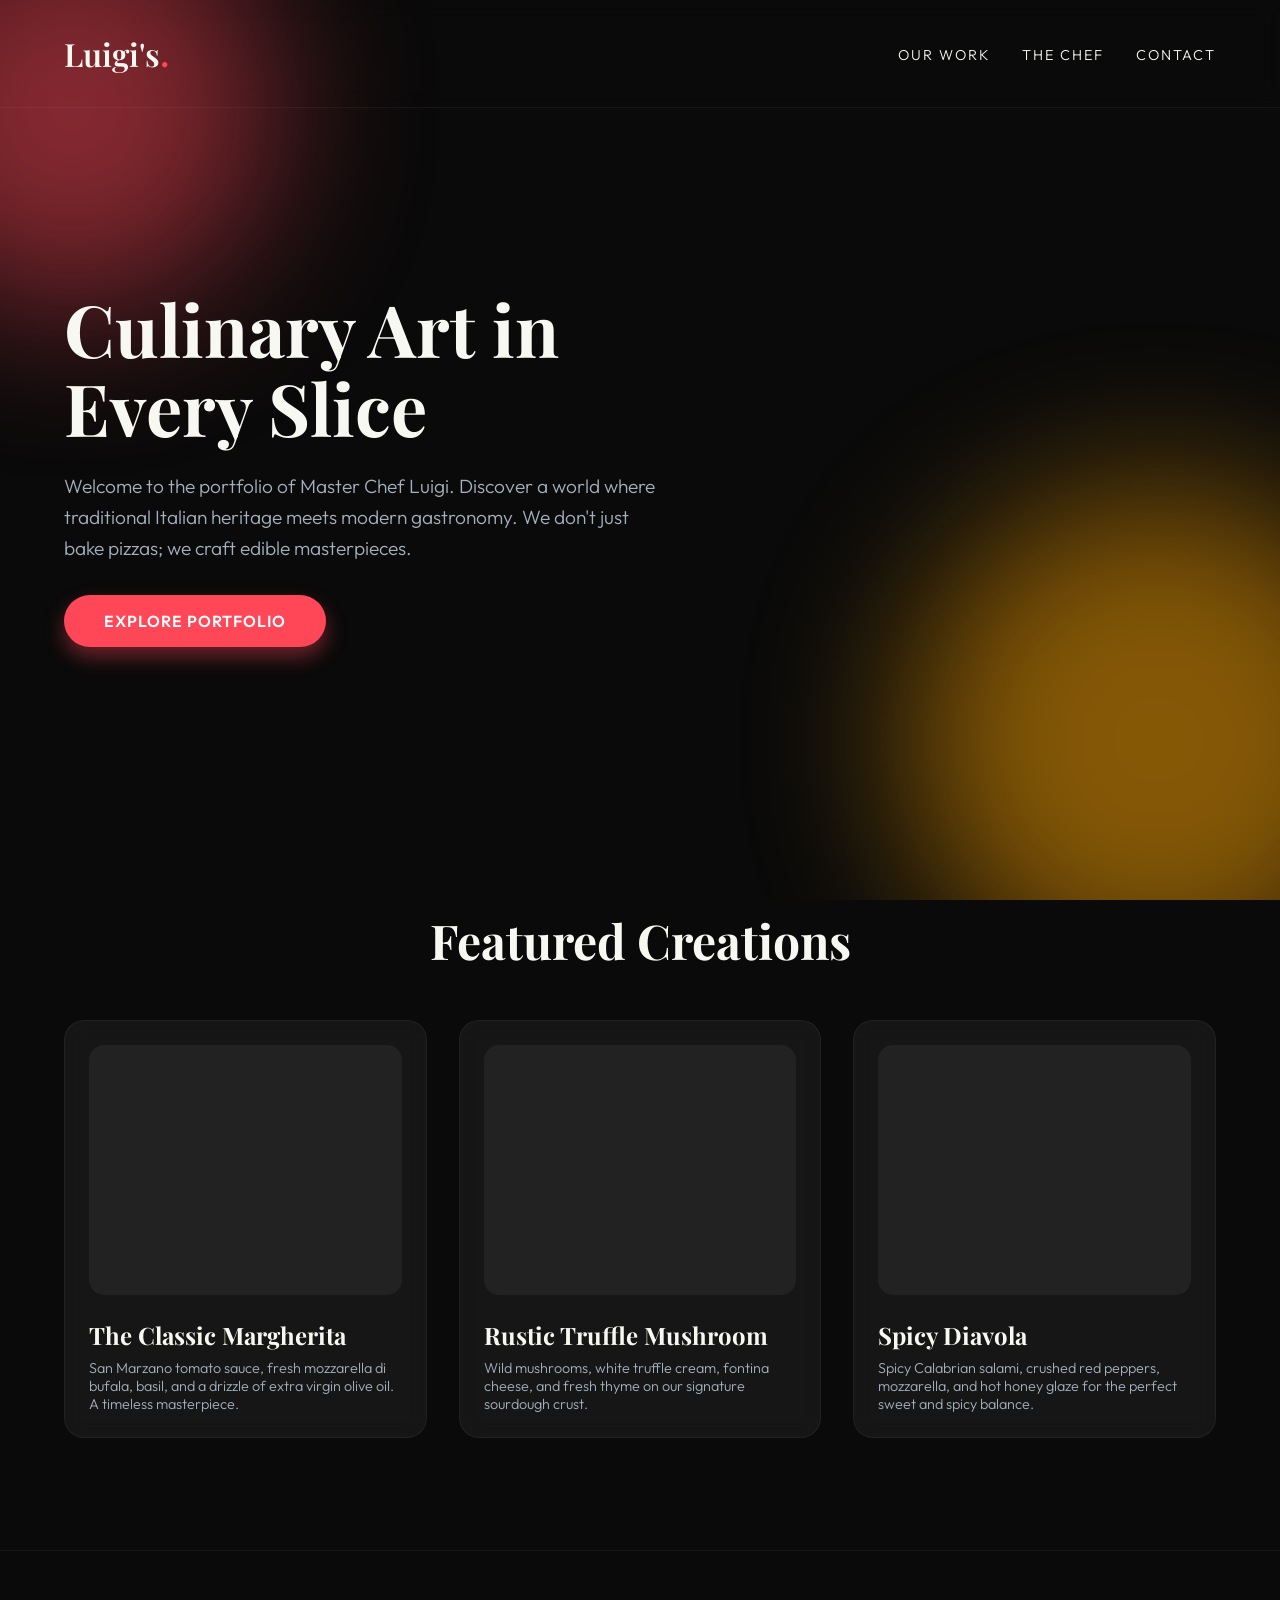
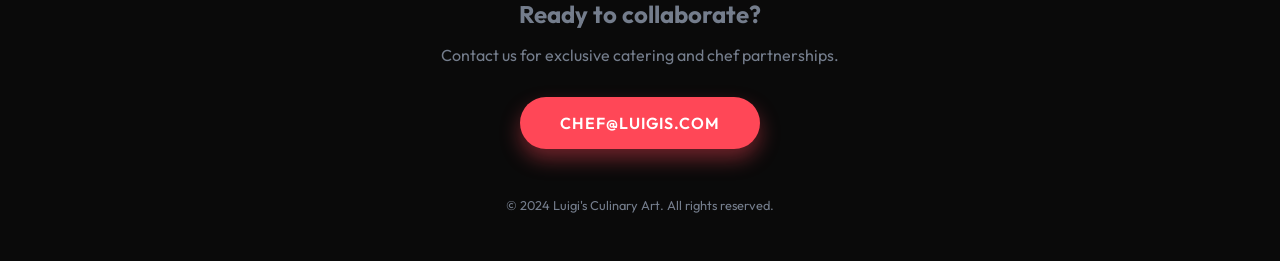
==== Portfolio/artisan-pizza-portfolio.html @ 0808aba2 "Rename pizza portfolio file and update brand name to Crust & Canvas" ====
<!DOCTYPE html>
<html lang="en">
<head>
    <meta charset="UTF-8">
    <meta name="viewport" content="width=device-width, initial-scale=1.0">
    <title>Luigi's Pizza Artistry | Culinary Portfolio</title>
    <link href="https://fonts.googleapis.com/css2?family=Outfit:wght@300;400;600;800&family=Playfair+Display:ital,wght@0,600;1,600&display=swap" rel="stylesheet">
    <style>
        :root {
            --bg-color: #0a0a0a;
            --text-main: #f8f8f2;
            --accent: #ff4757;
            --accent-glow: rgba(255, 71, 87, 0.4);
            --card-bg: rgba(255, 255, 255, 0.05);
        }

        * {
            margin: 0;
            padding: 0;
            box-sizing: border-box;
            font-family: 'Outfit', sans-serif;
        }

        body {
            background-color: var(--bg-color);
            color: var(--text-main);
            overflow-x: hidden;
        }

        /* Abstract Background */
        .bg-shapes {
            position: fixed;
            top: 0; left: 0; width: 100%; height: 100%;
            z-index: -1;
            overflow: hidden;
        }

        .shape {
            position: absolute;
            filter: blur(80px);
            border-radius: 50%;
            opacity: 0.5;
            animation: float 20s infinite alternate;
        }

        .shape-1 { top: -10%; left: -10%; width: 400px; height: 400px; background: #ff4757; }
        .shape-2 { bottom: -10%; right: -10%; width: 500px; height: 500px; background: #ffa502; }
        
        @keyframes float {
            0% { transform: translate(0, 0) rotate(0deg); }
            100% { transform: translate(100px, 50px) rotate(45deg); }
        }

        header {
            padding: 2rem 5%;
            display: flex;
            justify-content: space-between;
            align-items: center;
            backdrop-filter: blur(10px);
            border-bottom: 1px solid rgba(255,255,255,0.05);
            position: sticky;
            top: 0;
            z-index: 100;
        }

        .logo {
            font-family: 'Playfair Display', serif;
            font-size: 2rem;
            font-weight: 600;
            color: var(--text-main);
            text-decoration: none;
        }

        .logo span {
            color: var(--accent);
        }

        nav ul {
            display: flex;
            list-style: none;
            gap: 2rem;
        }

        nav a {
            color: var(--text-main);
            text-decoration: none;
            font-weight: 300;
            text-transform: uppercase;
            letter-spacing: 2px;
            font-size: 0.9rem;
            transition: color 0.3s;
        }

        nav a:hover {
            color: var(--accent);
        }

        /* Hero Section */
        .hero {
            height: 80vh;
            display: flex;
            align-items: center;
            padding: 0 5%;
        }

        .hero-text {
            max-width: 600px;
        }

        .hero h1 {
            font-family: 'Playfair Display', serif;
            font-size: 4.5rem;
            line-height: 1.1;
            margin-bottom: 1.5rem;
        }

        .hero p {
            font-size: 1.2rem;
            font-weight: 300;
            color: #a4b0be;
            margin-bottom: 2rem;
            line-height: 1.6;
        }

        .btn {
            display: inline-block;
            padding: 1rem 2.5rem;
            background: var(--accent);
            color: white;
            text-decoration: none;
            font-weight: 600;
            border-radius: 30px;
            text-transform: uppercase;
            letter-spacing: 1px;
            box-shadow: 0 10px 20px var(--accent-glow);
            transition: all 0.3s ease;
        }

        .btn:hover {
            transform: translateY(-5px);
            box-shadow: 0 15px 25px var(--accent-glow);
        }

        /* Portfolio Gallery */
        .portfolio {
            padding: 5rem 5%;
        }

        .section-title {
            text-align: center;
            font-family: 'Playfair Display', serif;
            font-size: 3rem;
            margin-bottom: 3rem;
        }

        .gallery {
            display: grid;
            grid-template-columns: repeat(auto-fit, minmax(300px, 1fr));
            gap: 2rem;
        }

        .gallery-item {
            background: var(--card-bg);
            border-radius: 20px;
            padding: 1.5rem;
            backdrop-filter: blur(10px);
            border: 1px solid rgba(255,255,255,0.05);
            transition: transform 0.4s ease;
            cursor: pointer;
        }

        .gallery-item:hover {
            transform: translateY(-10px);
            border-color: rgba(255, 71, 87, 0.3);
        }

        .pizza-img {
            width: 100%;
            height: 250px;
            background-color: #222;
            border-radius: 15px;
            margin-bottom: 1.5rem;
            background-size: cover;
            background-position: center;
        }

        /* Placeholder images using Unsplash */
        .img-1 { background-image: url('https://images.unsplash.com/photo-1513104890138-7c749659a591?ixlib=rb-4.0.3&auto=format&fit=crop&w=800&q=80'); }
        .img-2 { background-image: url('https://images.unsplash.com/photo-1565299624946-b28f40a0ae38?ixlib=rb-4.0.3&auto=format&fit=crop&w=800&q=80'); }
        .img-3 { background-image: url('https://images.unsplash.com/photo-1574071318508-1cdbab80d002?ixlib=rb-4.0.3&auto=format&fit=crop&w=800&q=80'); }

        .item-info h3 {
            font-family: 'Playfair Display', serif;
            font-size: 1.5rem;
            margin-bottom: 0.5rem;
        }

        .item-info p {
            font-size: 0.9rem;
            color: #a4b0be;
            font-weight: 300;
        }

        footer {
            text-align: center;
            padding: 3rem 5%;
            border-top: 1px solid rgba(255,255,255,0.05);
            margin-top: 2rem;
            color: #747d8c;
        }
    </style>
</head>
<body>

    <div class="bg-shapes">
        <div class="shape shape-1"></div>
        <div class="shape shape-2"></div>
    </div>

    <header>
        <a href="#" class="logo">Luigi's<span>.</span></a>
        <nav>
            <ul>
                <li><a href="#work">Our Work</a></li>
                <li><a href="#about">The Chef</a></li>
                <li><a href="#contact">Contact</a></li>
            </ul>
        </nav>
    </header>

    <section class="hero">
        <div class="hero-text">
            <h1>Culinary Art in Every Slice</h1>
            <p>Welcome to the portfolio of Master Chef Luigi. Discover a world where traditional Italian heritage meets modern gastronomy. We don't just bake pizzas; we craft edible masterpieces.</p>
            <a href="#work" class="btn">Explore Portfolio</a>
        </div>
    </section>

    <section class="portfolio" id="work">
        <h2 class="section-title">Featured Creations</h2>
        <div class="gallery">
            <div class="gallery-item">
                <div class="pizza-img img-1"></div>
                <div class="item-info">
                    <h3>The Classic Margherita</h3>
                    <p>San Marzano tomato sauce, fresh mozzarella di bufala, basil, and a drizzle of extra virgin olive oil. A timeless masterpiece.</p>
                </div>
            </div>
            
            <div class="gallery-item">
                <div class="pizza-img img-2"></div>
                <div class="item-info">
                    <h3>Rustic Truffle Mushroom</h3>
                    <p>Wild mushrooms, white truffle cream, fontina cheese, and fresh thyme on our signature sourdough crust.</p>
                </div>
            </div>

            <div class="gallery-item">
                <div class="pizza-img img-3"></div>
                <div class="item-info">
                    <h3>Spicy Diavola</h3>
                    <p>Spicy Calabrian salami, crushed red peppers, mozzarella, and hot honey glaze for the perfect sweet and spicy balance.</p>
                </div>
            </div>
        </div>
    </section>

    <footer id="contact">
        <h2>Ready to collaborate?</h2>
        <p style="margin: 1rem 0 2rem;">Contact us for exclusive catering and chef partnerships.</p>
        <a href="mailto:chef@luigis.com" class="btn">chef@luigis.com</a>
        <p style="margin-top: 3rem; font-size: 0.8rem;">&copy; 2024 Luigi's Culinary Art. All rights reserved.</p>
    </footer>

</body>
</html>
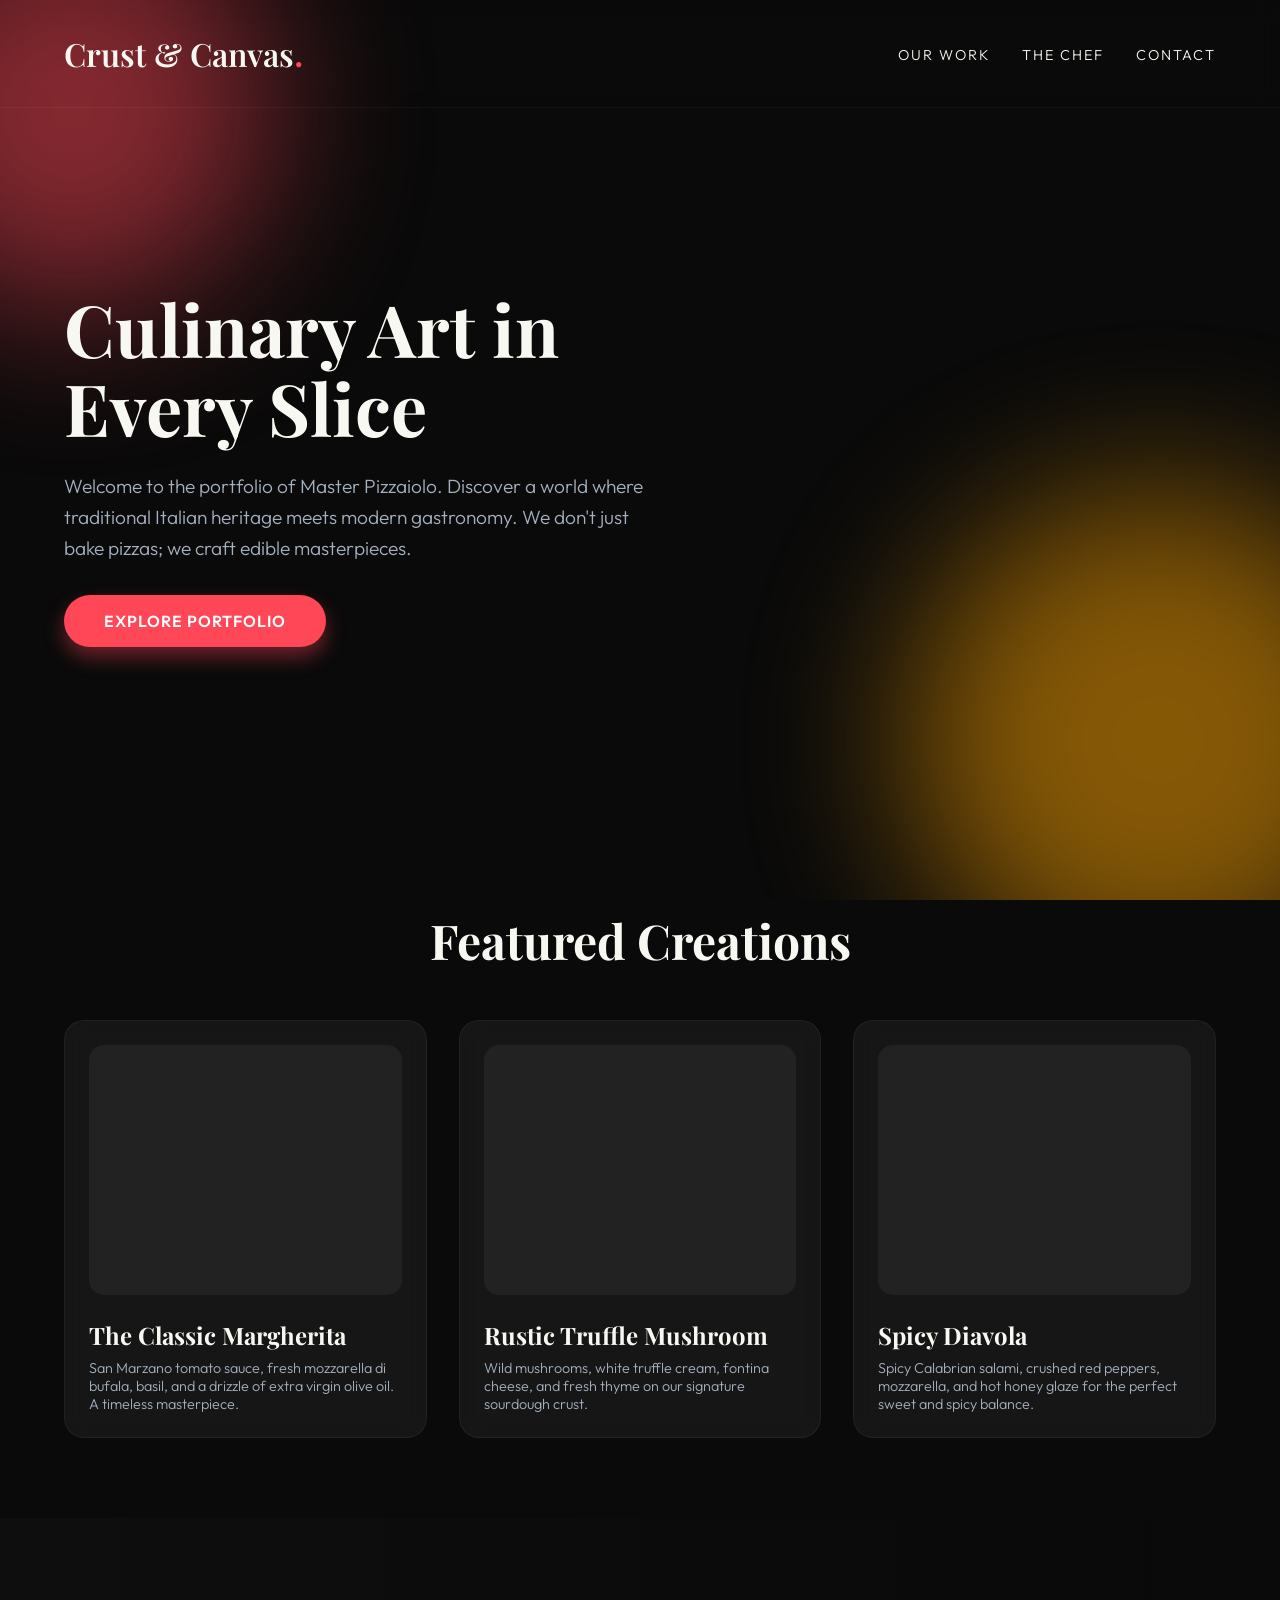
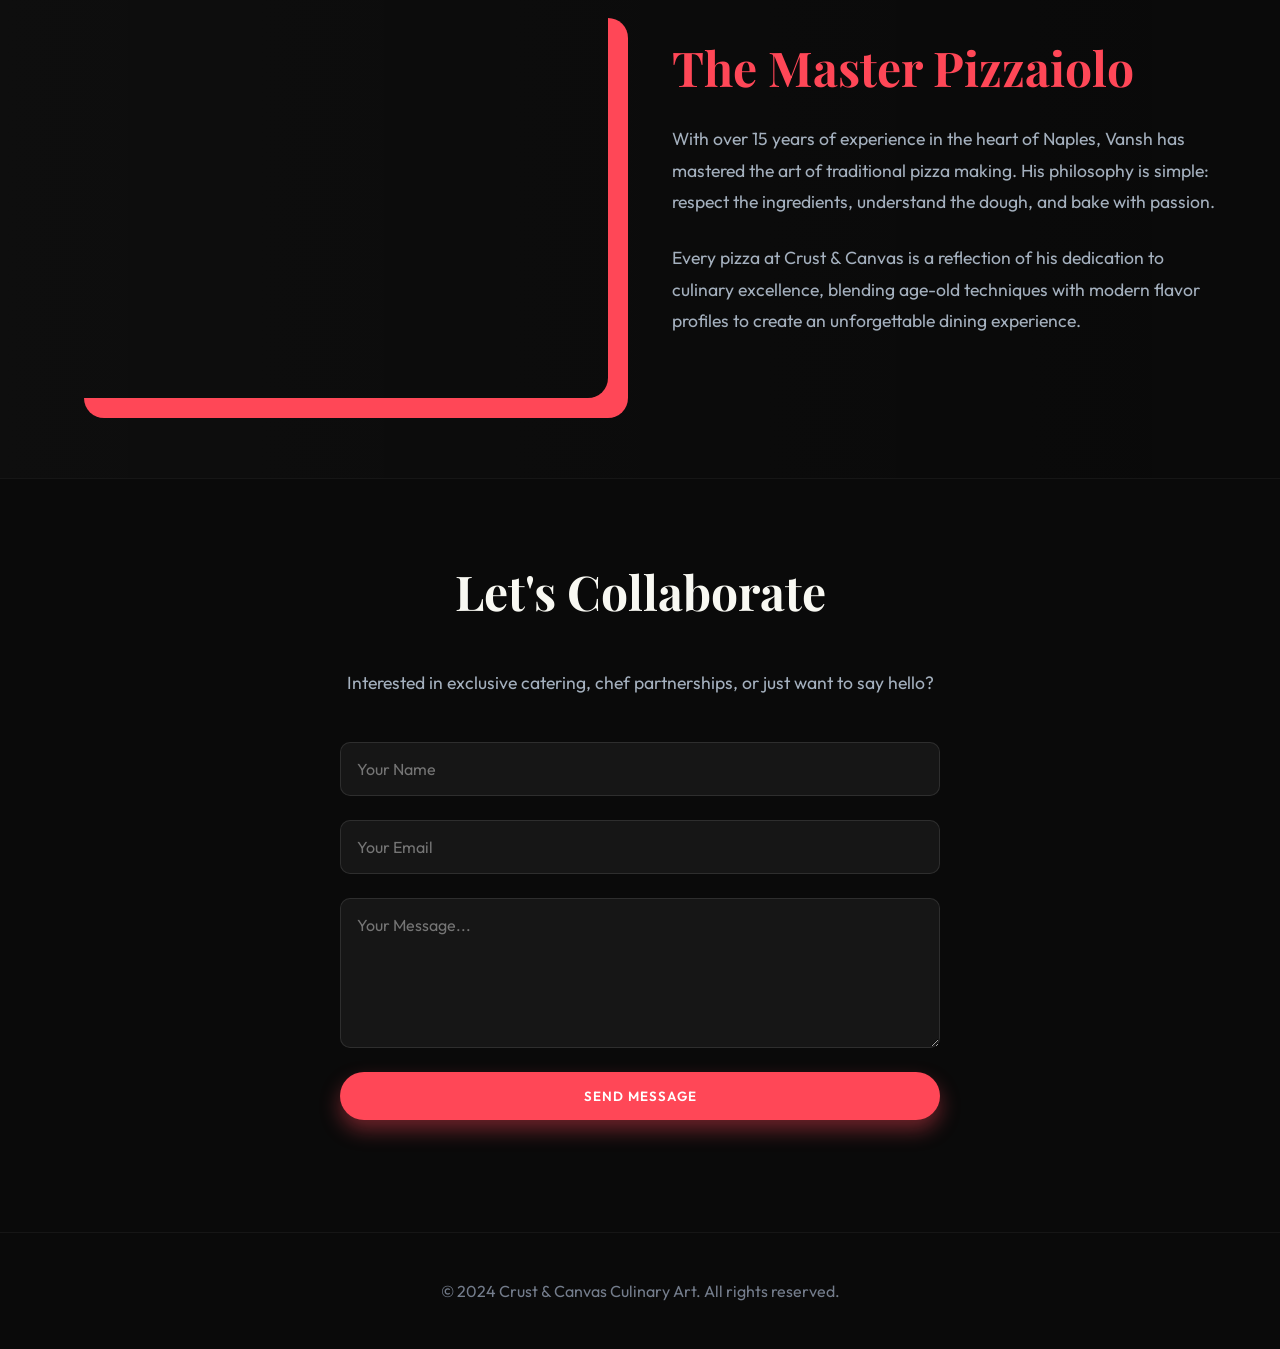
==== commit 529d7fd6: "Add detailed Chef and Contact sections to portfolio" ====
--- a/Portfolio/artisan-pizza-portfolio.html
+++ b/Portfolio/artisan-pizza-portfolio.html
@@ -3,7 +3,7 @@
 <head>
     <meta charset="UTF-8">
     <meta name="viewport" content="width=device-width, initial-scale=1.0">
-    <title>Luigi's Pizza Artistry | Culinary Portfolio</title>
+    <title>Crust & Canvas | Artisan Pizza Portfolio</title>
     <link href="https://fonts.googleapis.com/css2?family=Outfit:wght@300;400;600;800&family=Playfair+Display:ital,wght@0,600;1,600&display=swap" rel="stylesheet">
     <style>
         :root {
@@ -201,6 +201,79 @@
             font-weight: 300;
         }
 
+        /* About The Chef */
+        .about-chef {
+            padding: 5rem 5%;
+            display: flex;
+            align-items: center;
+            gap: 4rem;
+            background: linear-gradient(to right, rgba(255,255,255,0.02), transparent);
+        }
+
+        .chef-img {
+            flex: 1;
+            height: 400px;
+            background-image: url('https://images.unsplash.com/photo-1583394838336-acd977736f90?ixlib=rb-4.0.3&auto=format&fit=crop&w=800&q=80');
+            background-size: cover;
+            background-position: center;
+            border-radius: 20px;
+            box-shadow: 20px 20px 0 var(--accent);
+        }
+
+        .chef-text {
+            flex: 1;
+        }
+
+        .chef-text h2 {
+            font-family: 'Playfair Display', serif;
+            font-size: 3rem;
+            margin-bottom: 1.5rem;
+            color: var(--accent);
+        }
+
+        .chef-text p {
+            font-size: 1.1rem;
+            color: #a4b0be;
+            line-height: 1.8;
+            margin-bottom: 1.5rem;
+        }
+
+        /* Contact Section */
+        .contact-section {
+            padding: 5rem 5%;
+            text-align: center;
+            border-top: 1px solid rgba(255,255,255,0.05);
+        }
+
+        .contact-form {
+            max-width: 600px;
+            margin: 3rem auto 0;
+            display: flex;
+            flex-direction: column;
+            gap: 1.5rem;
+        }
+
+        .contact-form input, .contact-form textarea {
+            width: 100%;
+            padding: 1rem;
+            background: var(--card-bg);
+            border: 1px solid rgba(255,255,255,0.1);
+            border-radius: 10px;
+            color: var(--text-main);
+            font-size: 1rem;
+            outline: none;
+            transition: border-color 0.3s;
+        }
+
+        .contact-form input:focus, .contact-form textarea:focus {
+            border-color: var(--accent);
+        }
+
+        .contact-form textarea {
+            min-height: 150px;
+            resize: vertical;
+        }
+
         footer {
             text-align: center;
             padding: 3rem 5%;
@@ -218,7 +291,7 @@
     </div>
 
     <header>
-        <a href="#" class="logo">Luigi's<span>.</span></a>
+        <a href="#" class="logo">Crust & Canvas<span>.</span></a>
         <nav>
             <ul>
                 <li><a href="#work">Our Work</a></li>
@@ -231,7 +304,7 @@
     <section class="hero">
         <div class="hero-text">
             <h1>Culinary Art in Every Slice</h1>
-            <p>Welcome to the portfolio of Master Chef Luigi. Discover a world where traditional Italian heritage meets modern gastronomy. We don't just bake pizzas; we craft edible masterpieces.</p>
+            <p>Welcome to the portfolio of Master Pizzaiolo. Discover a world where traditional Italian heritage meets modern gastronomy. We don't just bake pizzas; we craft edible masterpieces.</p>
             <a href="#work" class="btn">Explore Portfolio</a>
         </div>
     </section>
@@ -265,11 +338,29 @@
         </div>
     </section>
 
-    <footer id="contact">
-        <h2>Ready to collaborate?</h2>
-        <p style="margin: 1rem 0 2rem;">Contact us for exclusive catering and chef partnerships.</p>
-        <a href="mailto:chef@luigis.com" class="btn">chef@luigis.com</a>
-        <p style="margin-top: 3rem; font-size: 0.8rem;">&copy; 2024 Luigi's Culinary Art. All rights reserved.</p>
+    <section class="about-chef" id="about">
+        <div class="chef-img"></div>
+        <div class="chef-text">
+            <h2>The Master Pizzaiolo</h2>
+            <p>With over 15 years of experience in the heart of Naples, Vansh has mastered the art of traditional pizza making. His philosophy is simple: respect the ingredients, understand the dough, and bake with passion.</p>
+            <p>Every pizza at Crust & Canvas is a reflection of his dedication to culinary excellence, blending age-old techniques with modern flavor profiles to create an unforgettable dining experience.</p>
+        </div>
+    </section>
+
+    <section class="contact-section" id="contact">
+        <h2 class="section-title">Let's Collaborate</h2>
+        <p style="color: #a4b0be; font-size: 1.1rem;">Interested in exclusive catering, chef partnerships, or just want to say hello?</p>
+        
+        <form class="contact-form" onsubmit="event.preventDefault(); alert('Message sent successfully!');">
+            <input type="text" placeholder="Your Name" required>
+            <input type="email" placeholder="Your Email" required>
+            <textarea placeholder="Your Message..." required></textarea>
+            <button type="submit" class="btn" style="border: none; cursor: pointer;">Send Message</button>
+        </form>
+    </section>
+
+    <footer>
+        <p>&copy; 2024 Crust & Canvas Culinary Art. All rights reserved.</p>
     </footer>
 
 </body>
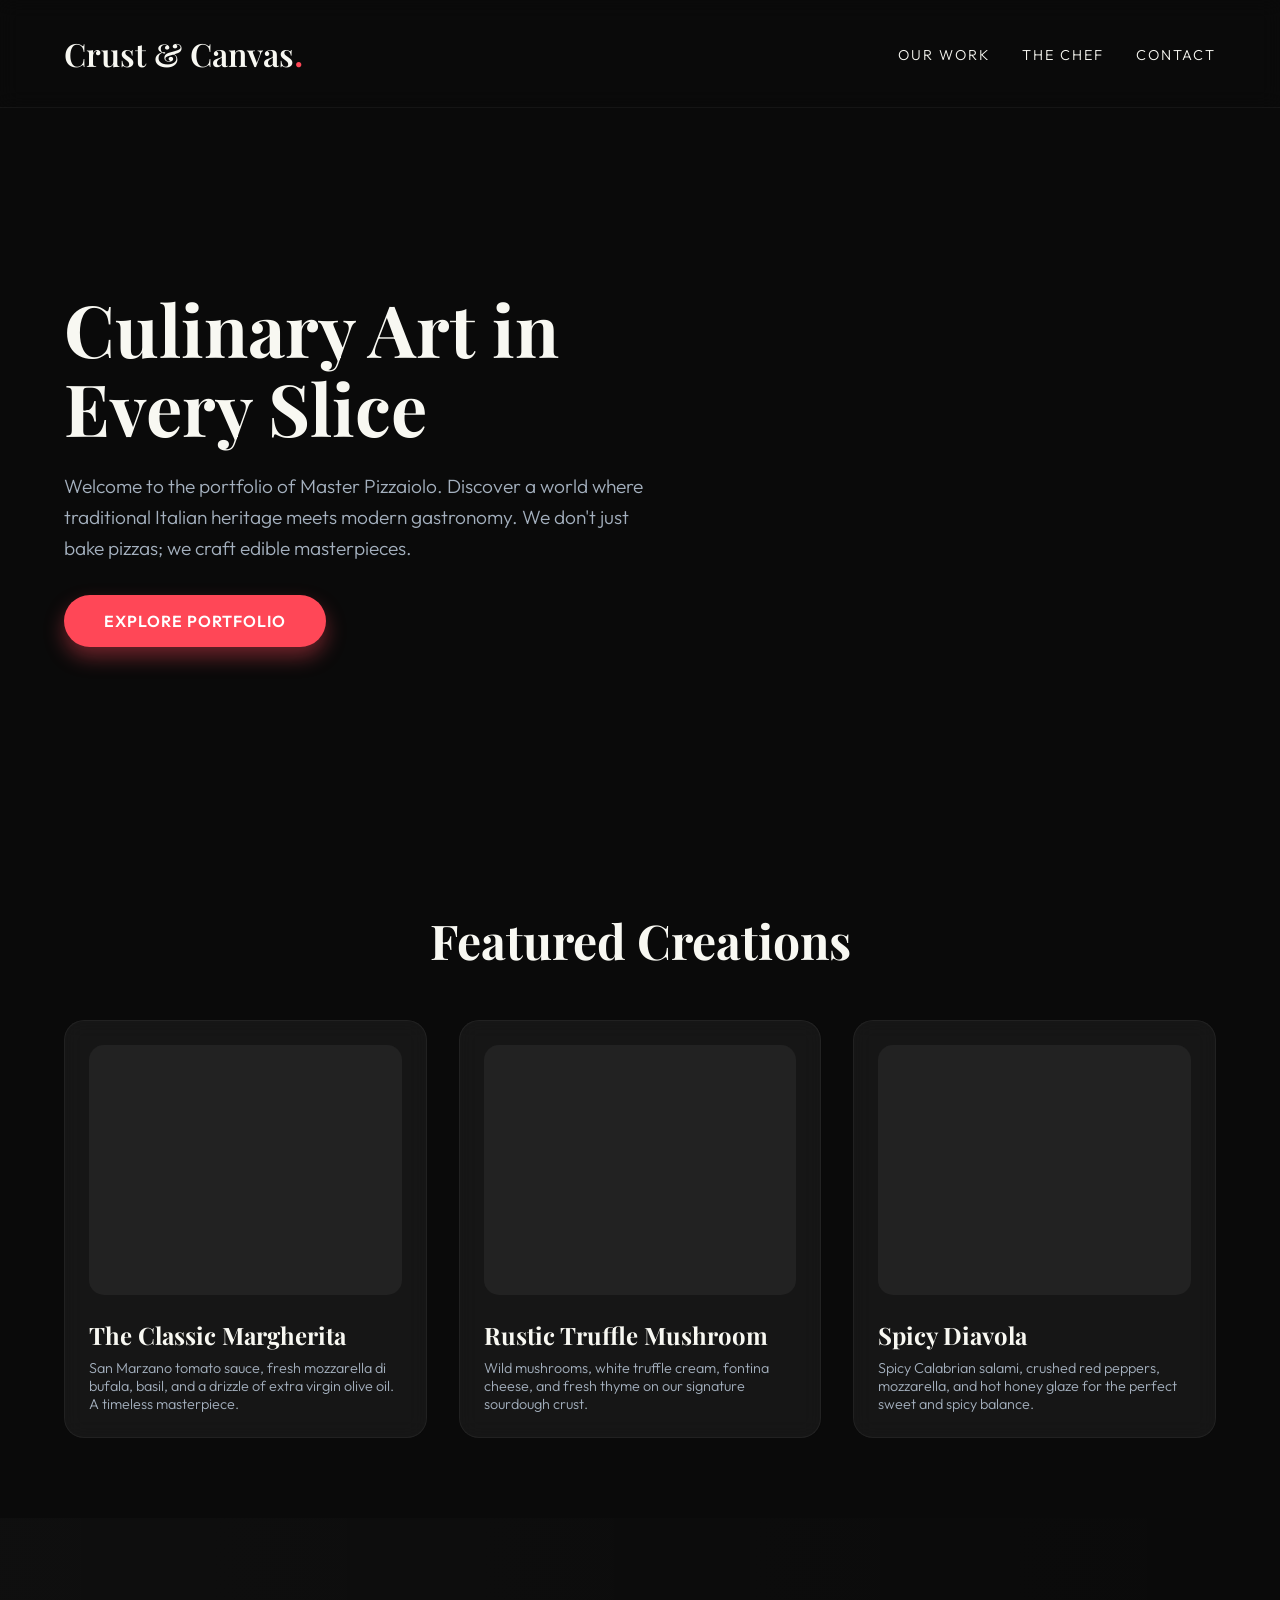
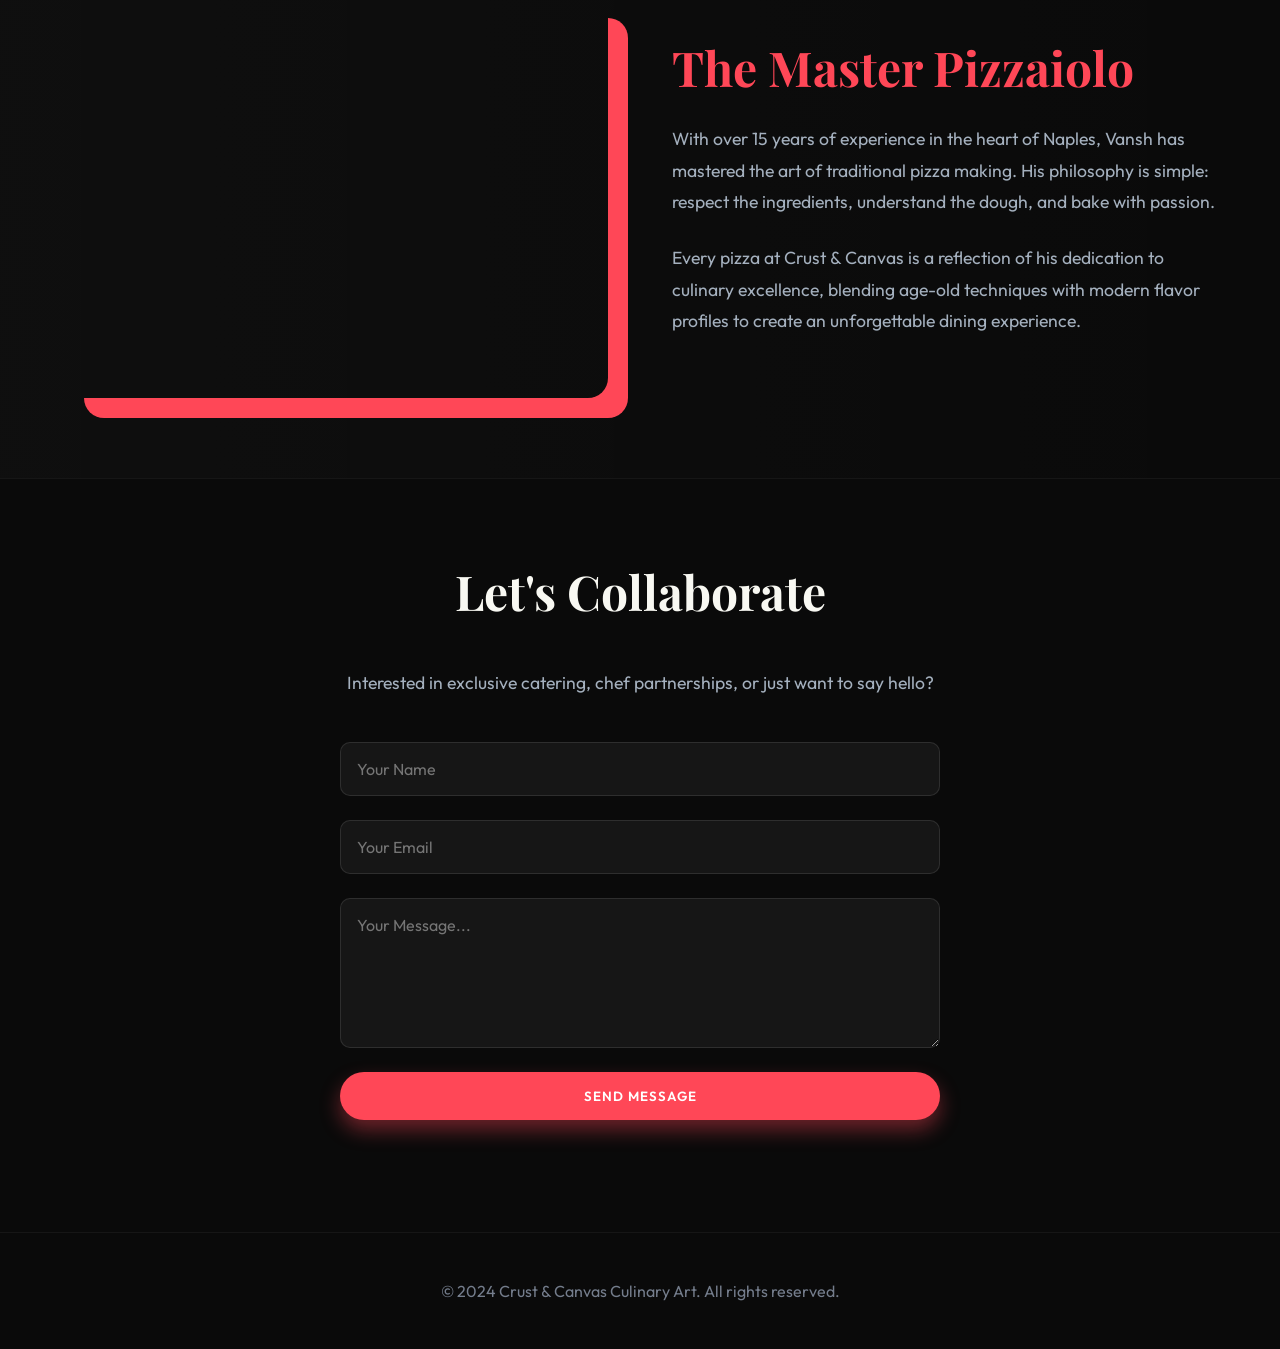
==== commit 6b3c7c2c: "Simplify design and add custom success message for contact form" ====
--- a/Portfolio/artisan-pizza-portfolio.html
+++ b/Portfolio/artisan-pizza-portfolio.html
@@ -27,29 +27,7 @@
             overflow-x: hidden;
         }
 
-        /* Abstract Background */
-        .bg-shapes {
-            position: fixed;
-            top: 0; left: 0; width: 100%; height: 100%;
-            z-index: -1;
-            overflow: hidden;
-        }
-
-        .shape {
-            position: absolute;
-            filter: blur(80px);
-            border-radius: 50%;
-            opacity: 0.5;
-            animation: float 20s infinite alternate;
-        }
-
-        .shape-1 { top: -10%; left: -10%; width: 400px; height: 400px; background: #ff4757; }
-        .shape-2 { bottom: -10%; right: -10%; width: 500px; height: 500px; background: #ffa502; }
-        
-        @keyframes float {
-            0% { transform: translate(0, 0) rotate(0deg); }
-            100% { transform: translate(100px, 50px) rotate(45deg); }
-        }
+
 
         header {
             padding: 2rem 5%;
@@ -213,7 +191,7 @@
         .chef-img {
             flex: 1;
             height: 400px;
-            background-image: url('https://images.unsplash.com/photo-1583394838336-acd977736f90?ixlib=rb-4.0.3&auto=format&fit=crop&w=800&q=80');
+            background-image: url('https://images.unsplash.com/photo-1577219491135-ce391730fb2c?ixlib=rb-4.0.3&auto=format&fit=crop&w=800&q=80');
             background-size: cover;
             background-position: center;
             border-radius: 20px;
@@ -284,11 +262,6 @@
     </style>
 </head>
 <body>
-
-    <div class="bg-shapes">
-        <div class="shape shape-1"></div>
-        <div class="shape shape-2"></div>
-    </div>
 
     <header>
         <a href="#" class="logo">Crust & Canvas<span>.</span></a>
@@ -351,17 +324,29 @@
         <h2 class="section-title">Let's Collaborate</h2>
         <p style="color: #a4b0be; font-size: 1.1rem;">Interested in exclusive catering, chef partnerships, or just want to say hello?</p>
         
-        <form class="contact-form" onsubmit="event.preventDefault(); alert('Message sent successfully!');">
+        <form id="contactForm" class="contact-form">
             <input type="text" placeholder="Your Name" required>
             <input type="email" placeholder="Your Email" required>
             <textarea placeholder="Your Message..." required></textarea>
             <button type="submit" class="btn" style="border: none; cursor: pointer;">Send Message</button>
         </form>
+
+        <div id="contactSuccess" style="display: none; padding: 2rem; background: var(--card-bg); border-radius: 10px; border: 1px solid rgba(255,255,255,0.1); margin-top: 3rem; max-width: 600px; margin-left: auto; margin-right: auto;">
+            <h3 style="color: var(--accent); margin-bottom: 10px; font-family: 'Playfair Display', serif; font-size: 2rem;">Message Sent!</h3>
+            <p style="color: #a4b0be;">Thank you for reaching out. We will get back to you shortly.</p>
+        </div>
     </section>
 
     <footer>
         <p>&copy; 2024 Crust & Canvas Culinary Art. All rights reserved.</p>
     </footer>
 
+    <script>
+        document.getElementById('contactForm').addEventListener('submit', function(e) {
+            e.preventDefault();
+            this.style.display = 'none';
+            document.getElementById('contactSuccess').style.display = 'block';
+        });
+    </script>
 </body>
 </html>
